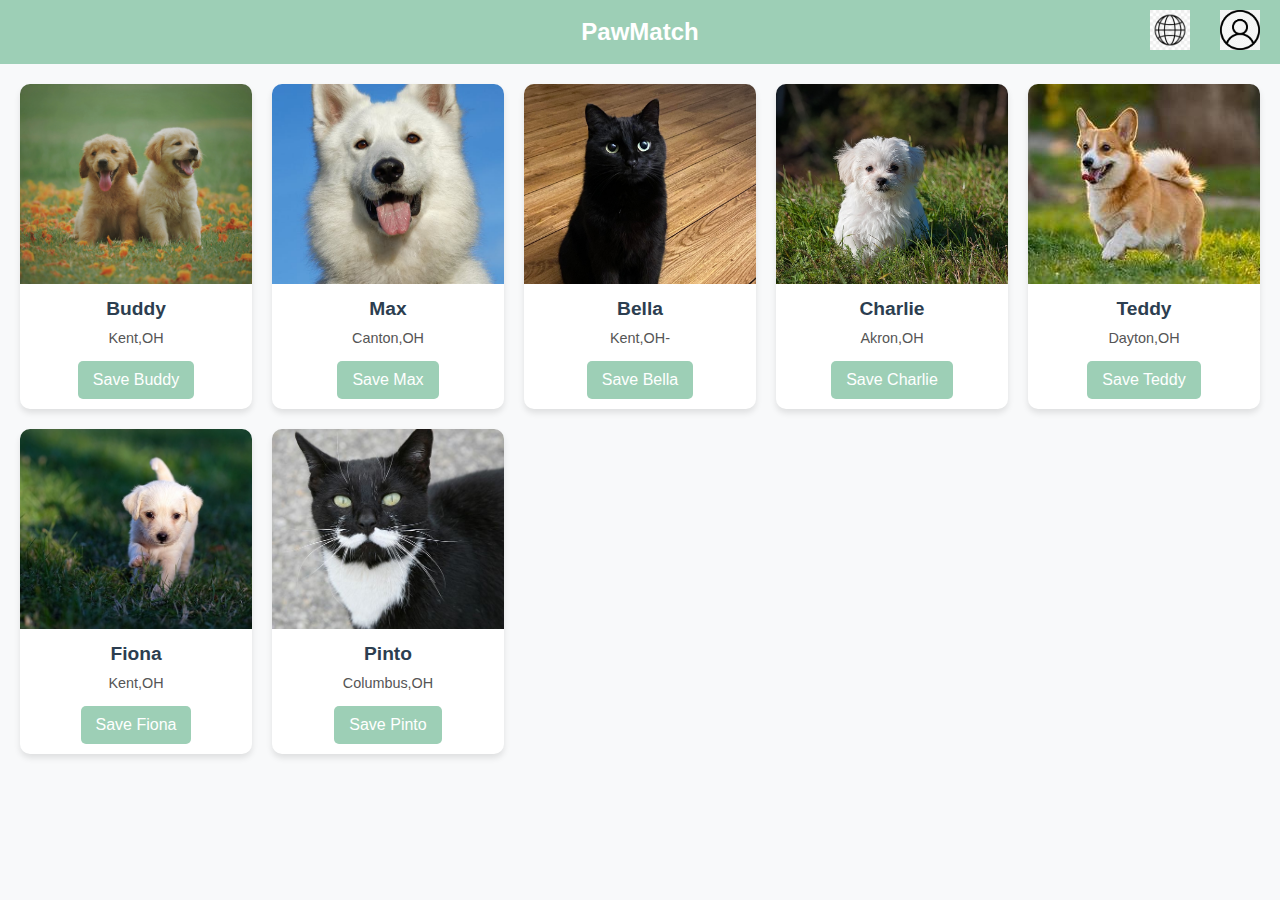
==== index.html @ 13f02f29 "Update index.html" ====
<!DOCTYPE html>
<html lang="en">
<head>
    <meta charset="UTF-8">
    <meta name="viewport" content="width=device-width, initial-scale=1.0">
    <title>PawMatch - Main Page</title>
    <link rel="stylesheet" href="globalstyle.css">
    <link rel="stylesheet" href="index.css">
    <!-- Link to the external JavaScript file -->
    <script src="script.js" defer></script>
</head>
    <body>
    <!-- Header Placeholder to Include the Header -->
    <div id="header-placeholder"></div>

    <!-- JavaScript to Include Header -->
    <script>
        document.addEventListener("DOMContentLoaded", function() {
            fetch('header.html')
                .then(response => response.text())
                .then(data => {
                    document.getElementById('header-placeholder').innerHTML = data;
                })
                .catch(error => console.error('Error loading header:', error));
        });
    </script>
<body>
    <!-- Pet Profiles Section -->
    <main class="pet-profiles-container">
        <div class="profiles-grid">
            <!-- Buddy's Profile -->
            <div class="profile-card">
                <a href="buddy.html" class="animal-link">
                    <img src="buddy.jpg" alt="Buddy" class="profile-image">
                    <h2>Buddy</h2>
                </a>
                <p>Kent,OH</p>
               <button onclick="saveAnimalToStorage({ name: 'Buddy', image: 'buddy.jpg', location: 'Kent,OH' })" class="save-button">Save Buddy</button>

            </div>

            <!-- Max's Profile -->
            <div class="profile-card">
                <a href="maxProfile.html" class="animal-link">
                    <img src="max.jpeg" alt="Max" class="profile-image">
                    <h2>Max</h2>
                </a>
                <p>Canton,OH</p>
                <button onclick="saveAnimalToStorage({name:'Max', image: 'max.jpeg',location: 'Canton,OH'})" class="save-button">Save Max</button>
            </div>

            <!-- Bella's Profile -->
            <div class="profile-card">
                <a href="bella.html" class="animal-link">
                    <img src="bella.jpg" alt="Bella" class="profile-image">
                    <h2>Bella</h2>
                </a>
                <p>Kent,OH-</p>
                <button onclick="saveAnimalToStorage({name:'Bella', image: 'bella.jpg', location: 'Kent,OH'})" class="save-button">Save Bella</button>
            </div>

            <!-- Charlie's Profile -->
            <div class="profile-card">
                <a href="charlie.html" class="animal-link">
                    <img src="charlie.jpg" alt="Charlie" class="profile-image">
                    <h2>Charlie</h2>
                </a>
                <p>Akron,OH </p>
                <button onclick="saveAnimalToStorage({name:'Charlie', image:'charlie.jpg',location:'Akron,OH'})" class="save-button">Save Charlie</button>
            </div>

            <!-- Teddy's Profile -->
            <div class="profile-card">
                <a href="teddy.html" class="animal-link">
                    <img src="teddy.jpg" alt="Teddy" class="profile-image">
                    <h2>Teddy</h2>
                </a>
                <p>Dayton,OH </p>
                <button onclick="saveAnimalToStorage({name:'Teddy', image:'teddy.jpg',location:'Dayton,OH'})" class="save-button">Save Teddy</button>
            </div>

            <!-- Fiona's Profile -->
            <div class="profile-card">
                <a href="fiona.html" class="animal-link">
                    <img src="fiona.jpg" alt="Fiona" class="profile-image">
                    <h2>Fiona</h2>
                </a>
                <p>Kent,OH </p>
                <button onclick="saveAnimalToStorage({name:'Fiona', image:'fiona.jpg',location:'Kent,jpg'})" class="save-button">Save Fiona</button>
            </div>

            <!-- Pinto's Profile -->
            <div class="profile-card">
                <a href="pinto.html" class="animal-link">
                    <img src="pinto.jpg" alt="Pinto" class="profile-image">
                    <h2>Pinto</h2>
                </a>
                <p>Columbus,OH </p>
                <button onclick="saveAnimalToStorage({name:'Pinto', image:'pinto.jpg', location:'Columbus,OH'})" class="save-button">Save Pinto</button>
            </div>
        </div>
    </main>
</body>
        <script>
    document.addEventListener('DOMContentLoaded', function () {
        const animals = JSON.parse(localStorage.getItem('uploadedAnimals')) || [];
        const profilesGrid = document.querySelector('.profiles-grid');

        animals.forEach(animal => {
            const card = document.createElement('div');
            card.classList.add('profile-card');
            card.innerHTML = `
                <a href="#" class="animal-link">
                    <img src="${animal.image}" alt="${animal.name}" class="profile-image">
                    <h2>${animal.name}</h2>
                </a>
                <p>${animal.distance}</p>
                <button onclick="saveAnimal('${animal.name}', '${animal.image}', '${animal.distance}')" class="save-button">Save ${animal.name}</button>
            `;
            profilesGrid.appendChild(card);
        });
    });
</script>

</html>
---- globalstyle.css ----
/* General Styles */
body {
    font-family: Arial, sans-serif;
    margin: 0;
    padding: 0;
    box-sizing: border-box;
    background-color: #f8f9fa;
    color: #333;
}

/* Header Section Styles */
#site-header {
    display: flex;
    justify-content: space-between;
    align-items: center;
    background-color: #9dcfb6;  
    color: white;
    padding: 10px 20px;
    position: relative;
}

.header-center {
    position: absolute;
    left: 50%;
    transform: translateX(-50%);
    text-align: center;
}

.header-center h1 {
    margin: 0;
    font-size: 1.5rem;
}

.header-right {
    margin-left: auto;
    display: flex;
    gap: 20px;
}

#site-header a {
    color: white; /* Ensures links in the header are white */
    text-decoration: none;
}

/* Global and Profile Icons Styling */
.global-icon,
.profile-icon {
    width: 40px;
    height: auto;
    cursor: pointer;
}

/* Main Content Section */
main {
    padding: 20px;
}

h1 {
    text-align: center;
    margin-bottom: 20px;
    color: #2c3e50;
}

/* Pet Profiles Section */
.profiles-grid {
    display: grid;
    grid-template-columns: repeat(auto-fill, minmax(200px, 1fr));
    gap: 20px;
    justify-items: center;
}

/* Profile Card Styles */
.profile-card {
    background-color: white;
    border-radius: 10px;
    box-shadow: 0 4px 6px rgba(0, 0, 0, 0.1);
    overflow: hidden;
    text-align: center;
    width: 100%;
    max-width: 300px;
}

.profile-card img {
    width: 100%;
    height: 200px;
    object-fit: cover;
}

.profile-card h2 {
    margin: 10px 0;
    font-size: 1.2rem;
    color: #2c3e50;
}

.profile-card p {
    margin: 5px 0;
    color: #555;
    font-size: 0.9rem;
}

.save-button {
    display: inline-block;
    margin: 10px 0;
    padding: 10px 15px;
    font-size: 1rem;
    color: white;
    background-color: #28a745;
    border: none;
    border-radius: 5px;
    cursor: pointer;
    transition: background-color 0.3s;
}

.save-button:hover {
    background-color: #218838;
}

/* Profile Card Links Styling */
.profile-card a {
    text-decoration: none;
    color: #2c3e50; /* Neutral color for the profile names */
}

.profile-card a:hover {
    color: #007bff; /* Optional: Add a slight hover effect for interactivity */
}

/* Responsive Design */
@media (max-width: 768px) {
    .profile-card img {
        height: 150px;
    }
    .save-button {
        font-size: 0.9rem;
        padding: 8px 12px;
    }
}
.saved-animals-grid {
    display: flex;
    flex-wrap: wrap;
    gap: 20px;
    justify-content: center;
    max-width: 800px; /* Constrain grid width */
    margin: auto; /* Center the grid */
}

/* Saved Animal Card */
.saved-animal-card {
    background-color: white;
    border: 1px solid #ddd;
    border-radius: 10px;
    box-shadow: 0 4px 6px rgba(0, 0, 0, 0.1);
    text-align: center;
    width: 180px; /* Define consistent card width */
    overflow: hidden; /* Ensure content doesn’t overflow */
}

/* Saved Animal Image */
.saved-animal-image {
    width: 100%; /* Ensure image width matches card width */
    height: 120px; /* Set a consistent height */
    object-fit: cover; /* Crop image to fill area without distortion */
    border-bottom: 1px solid #ddd; 
    border-radius: 5px 5px 0 0;
}
---- index.css ----
/* General Styles */
body {
    font-family: Arial, sans-serif;
    margin: 0;
    padding: 0;
    box-sizing: border-box;
    background-color: #f8f9fa;
    color: #333;
}

header {
    display: flex;
    justify-content: space-between;
    align-items: center;
    background-color: #2c3e50;
    color: white;
    padding: 10px 20px;
}

header a {
    color: white;
    text-decoration: none;
}

.header-center h1 {
    margin: 0;
    font-size: 1.5rem;
}

header .header-right img {
    height: 40px;
    margin-left: 10px;
}

/* Pet Profiles Section */
main {
    padding: 20px;
}

h1 {
    text-align: center;
    margin-bottom: 20px;
    color: #2c3e50;
}

.profiles-grid {
    display: grid;
    grid-template-columns: repeat(auto-fill, minmax(200px, 1fr));
    gap: 20px;
    justify-items: center;
}

/* Profile Card Styles */
.profile-card {
    background-color: white;
    border-radius: 10px;
    box-shadow: 0 4px 6px rgba(0, 0, 0, 0.1);
    overflow: hidden;
    text-align: center;
    width: 100%;
    max-width: 300px;
}

.profile-card img {
    width: 100%;
    height: 200px;
    object-fit: cover;
}

.profile-card h2 {
    margin: 10px 0;
    font-size: 1.2rem;
    color: #2c3e50;
}

.profile-card p {
    margin: 5px 0;
    color: #555;
    font-size: 0.9rem;
}

.save-button {
    display: inline-block;
    margin: 10px 0;
    padding: 10px 15px;
    font-size: 1rem;
    color: white;
    background-color: #9dcfb6;
    border: none;
    border-radius: 5px;
    cursor: pointer;
    transition: background-color 0.3s;
}

.save-button:hover {
    background-color: #218838;
}

/* Responsive Design */
@media (max-width: 768px) {
    .profile-card img {
        height: 150px;
    }
    .save-button {
        font-size: 0.9rem;
        padding: 8px 12px;
    }
}
/* Remove underline and default link styles for dog profile names */
.profile-card a {
    text-decoration: none;
    color: #2c3e50; /* Neutral color for the profile names */
}

.profile-card a:hover {
    color: #007bff; /* Optional: Add a slight hover effect for interactivity */
}
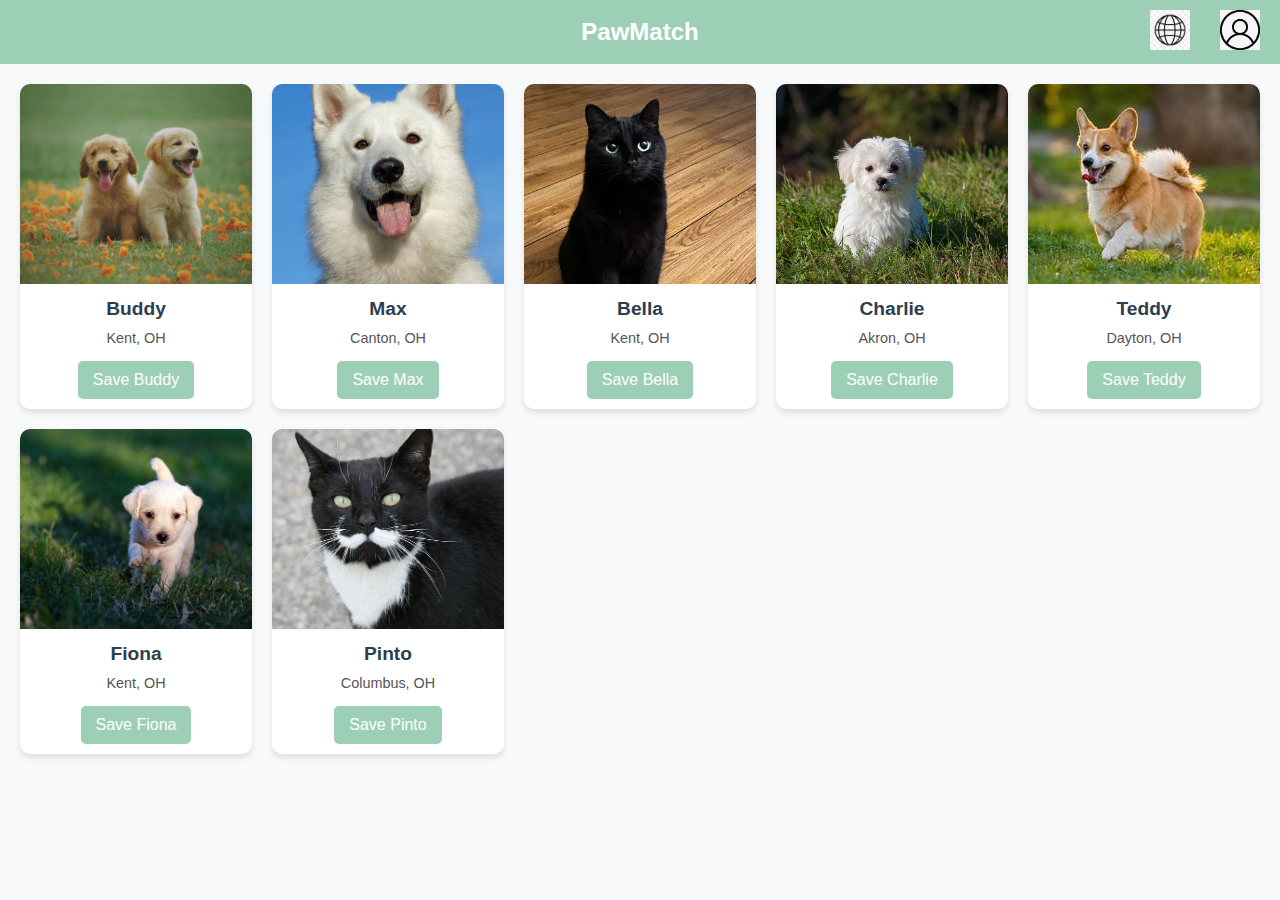
==== commit 2c32d2bd: "Update index.html" ====
--- a/index.html
+++ b/index.html
@@ -6,16 +6,15 @@
     <title>PawMatch - Main Page</title>
     <link rel="stylesheet" href="globalstyle.css">
     <link rel="stylesheet" href="index.css">
-    <!-- Link to the external JavaScript file -->
     <script src="script.js" defer></script>
 </head>
-    <body>
-    <!-- Header Placeholder to Include the Header -->
+<body>
+    <!-- Header Placeholder -->
     <div id="header-placeholder"></div>
 
     <!-- JavaScript to Include Header -->
     <script>
-        document.addEventListener("DOMContentLoaded", function() {
+        document.addEventListener("DOMContentLoaded", function () {
             fetch('header.html')
                 .then(response => response.text())
                 .then(data => {
@@ -24,7 +23,7 @@
                 .catch(error => console.error('Error loading header:', error));
         });
     </script>
-<body>
+
     <!-- Pet Profiles Section -->
     <main class="pet-profiles-container">
         <div class="profiles-grid">
@@ -34,9 +33,8 @@
                     <img src="buddy.jpg" alt="Buddy" class="profile-image">
                     <h2>Buddy</h2>
                 </a>
-                <p>Kent,OH</p>
-               <button onclick="saveAnimalToStorage({ name: 'Buddy', image: 'buddy.jpg', location: 'Kent,OH' })" class="save-button">Save Buddy</button>
-
+                <p>Kent, OH</p>
+                <button onclick="saveAnimalToStorage({ name: 'Buddy', image: 'buddy.jpg', location: 'Kent, OH' })" class="save-button">Save Buddy</button>
             </div>
 
             <!-- Max's Profile -->
@@ -45,8 +43,8 @@
                     <img src="max.jpeg" alt="Max" class="profile-image">
                     <h2>Max</h2>
                 </a>
-                <p>Canton,OH</p>
-                <button onclick="saveAnimalToStorage({name:'Max', image: 'max.jpeg',location: 'Canton,OH'})" class="save-button">Save Max</button>
+                <p>Canton, OH</p>
+                <button onclick="saveAnimalToStorage({ name: 'Max', image: 'max.jpeg', location: 'Canton, OH' })" class="save-button">Save Max</button>
             </div>
 
             <!-- Bella's Profile -->
@@ -55,8 +53,8 @@
                     <img src="bella.jpg" alt="Bella" class="profile-image">
                     <h2>Bella</h2>
                 </a>
-                <p>Kent,OH-</p>
-                <button onclick="saveAnimalToStorage({name:'Bella', image: 'bella.jpg', location: 'Kent,OH'})" class="save-button">Save Bella</button>
+                <p>Kent, OH</p>
+                <button onclick="saveAnimalToStorage({ name: 'Bella', image: 'bella.jpg', location: 'Kent, OH' })" class="save-button">Save Bella</button>
             </div>
 
             <!-- Charlie's Profile -->
@@ -65,8 +63,8 @@
                     <img src="charlie.jpg" alt="Charlie" class="profile-image">
                     <h2>Charlie</h2>
                 </a>
-                <p>Akron,OH </p>
-                <button onclick="saveAnimalToStorage({name:'Charlie', image:'charlie.jpg',location:'Akron,OH'})" class="save-button">Save Charlie</button>
+                <p>Akron, OH</p>
+                <button onclick="saveAnimalToStorage({ name: 'Charlie', image: 'charlie.jpg', location: 'Akron, OH' })" class="save-button">Save Charlie</button>
             </div>
 
             <!-- Teddy's Profile -->
@@ -75,8 +73,8 @@
                     <img src="teddy.jpg" alt="Teddy" class="profile-image">
                     <h2>Teddy</h2>
                 </a>
-                <p>Dayton,OH </p>
-                <button onclick="saveAnimalToStorage({name:'Teddy', image:'teddy.jpg',location:'Dayton,OH'})" class="save-button">Save Teddy</button>
+                <p>Dayton, OH</p>
+                <button onclick="saveAnimalToStorage({ name: 'Teddy', image: 'teddy.jpg', location: 'Dayton, OH' })" class="save-button">Save Teddy</button>
             </div>
 
             <!-- Fiona's Profile -->
@@ -85,8 +83,8 @@
                     <img src="fiona.jpg" alt="Fiona" class="profile-image">
                     <h2>Fiona</h2>
                 </a>
-                <p>Kent,OH </p>
-                <button onclick="saveAnimalToStorage({name:'Fiona', image:'fiona.jpg',location:'Kent,jpg'})" class="save-button">Save Fiona</button>
+                <p>Kent, OH</p>
+                <button onclick="saveAnimalToStorage({ name: 'Fiona', image: 'fiona.jpg', location: 'Kent, OH' })" class="save-button">Save Fiona</button>
             </div>
 
             <!-- Pinto's Profile -->
@@ -95,31 +93,10 @@
                     <img src="pinto.jpg" alt="Pinto" class="profile-image">
                     <h2>Pinto</h2>
                 </a>
-                <p>Columbus,OH </p>
-                <button onclick="saveAnimalToStorage({name:'Pinto', image:'pinto.jpg', location:'Columbus,OH'})" class="save-button">Save Pinto</button>
+                <p>Columbus, OH</p>
+                <button onclick="saveAnimalToStorage({ name: 'Pinto', image: 'pinto.jpg', location: 'Columbus, OH' })" class="save-button">Save Pinto</button>
             </div>
         </div>
     </main>
 </body>
-        <script>
-    document.addEventListener('DOMContentLoaded', function () {
-        const animals = JSON.parse(localStorage.getItem('uploadedAnimals')) || [];
-        const profilesGrid = document.querySelector('.profiles-grid');
-
-        animals.forEach(animal => {
-            const card = document.createElement('div');
-            card.classList.add('profile-card');
-            card.innerHTML = `
-                <a href="#" class="animal-link">
-                    <img src="${animal.image}" alt="${animal.name}" class="profile-image">
-                    <h2>${animal.name}</h2>
-                </a>
-                <p>${animal.distance}</p>
-                <button onclick="saveAnimal('${animal.name}', '${animal.image}', '${animal.distance}')" class="save-button">Save ${animal.name}</button>
-            `;
-            profilesGrid.appendChild(card);
-        });
-    });
-</script>
-
 </html>
--- a/globalstyle.css
+++ b/globalstyle.css
@@ -162,4 +162,31 @@
     object-fit: cover; /* Crop image to fill area without distortion */
     border-bottom: 1px solid #ddd; 
     border-radius: 5px 5px 0 0;
+}/* Button Styles */
+button,
+.view-profile-button {
+    padding: 10px 15px;
+    font-size: 16px;
+    border: none;
+    border-radius: 5px;
+    cursor: pointer;
+    text-align: center;
+    margin: 5px;
 }
+
+button {
+    background-color: #4CAF50; /* Green */
+    color: white;
+}
+
+
+
+.view-profile-button {
+    background-color: #852222; /* Blue */
+    color: white;
+    text-decoration: none;
+    display: inline-block;
+    font-size: 16px;
+    text-align: center;
+}
+
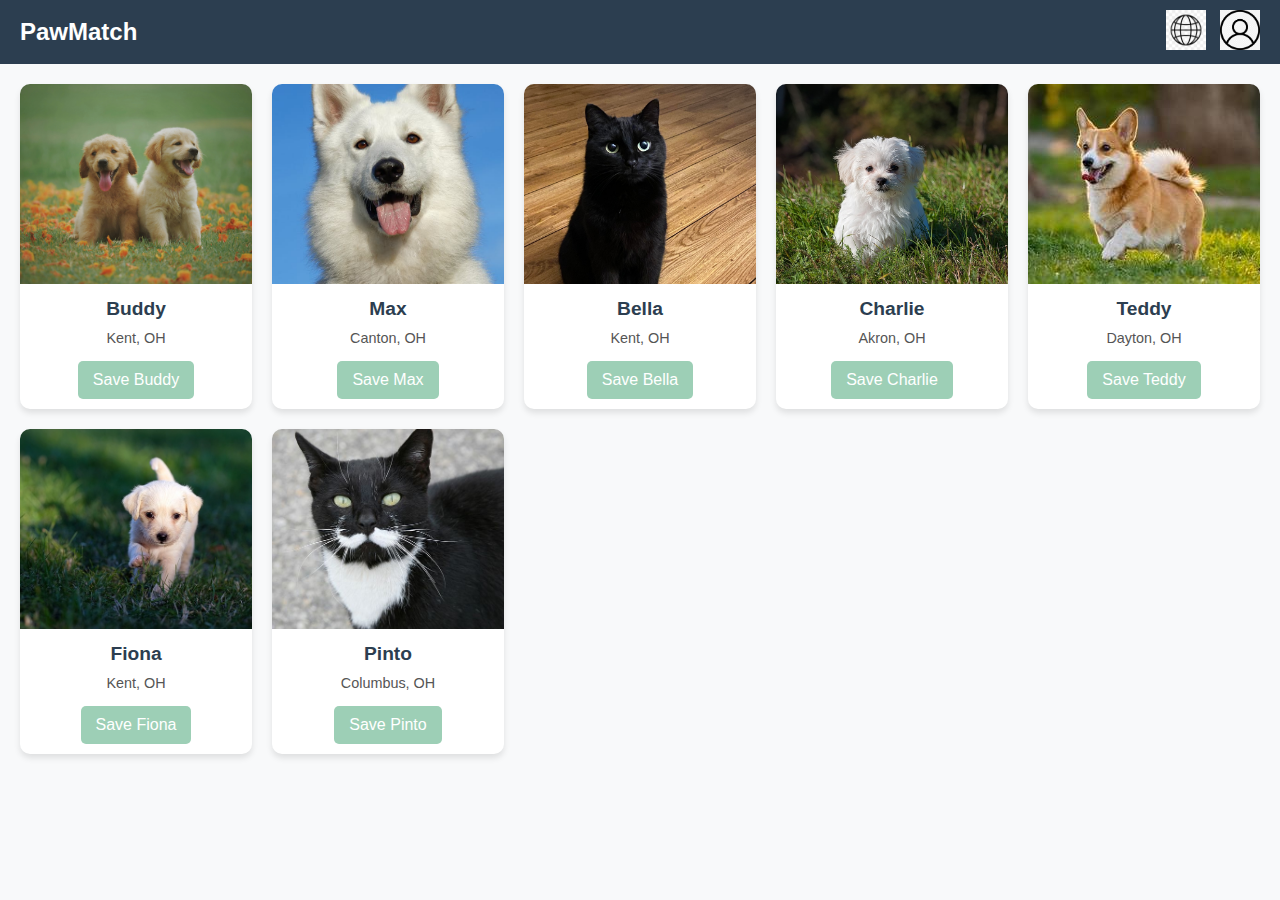
==== commit 81d5aa7e: "Update index.html" ====
--- a/index.html
+++ b/index.html
@@ -4,7 +4,7 @@
     <meta charset="UTF-8">
     <meta name="viewport" content="width=device-width, initial-scale=1.0">
     <title>PawMatch - Main Page</title>
-    <link rel="stylesheet" href="globalstyle.css">
+   
     <link rel="stylesheet" href="index.css">
     <script src="script.js" defer></script>
 </head>
@@ -12,15 +12,19 @@
     <!-- Header Placeholder -->
     <div id="header-placeholder"></div>
 
-    <!-- JavaScript to Include Header -->
+    <!-- JavaScript to Include Header and Load Posted Animals -->
     <script>
         document.addEventListener("DOMContentLoaded", function () {
+            // Load header
             fetch('header.html')
                 .then(response => response.text())
                 .then(data => {
                     document.getElementById('header-placeholder').innerHTML = data;
                 })
                 .catch(error => console.error('Error loading header:', error));
+
+            // Load dynamically posted animals
+            loadPostedAnimalsToIndex();
         });
     </script>
 
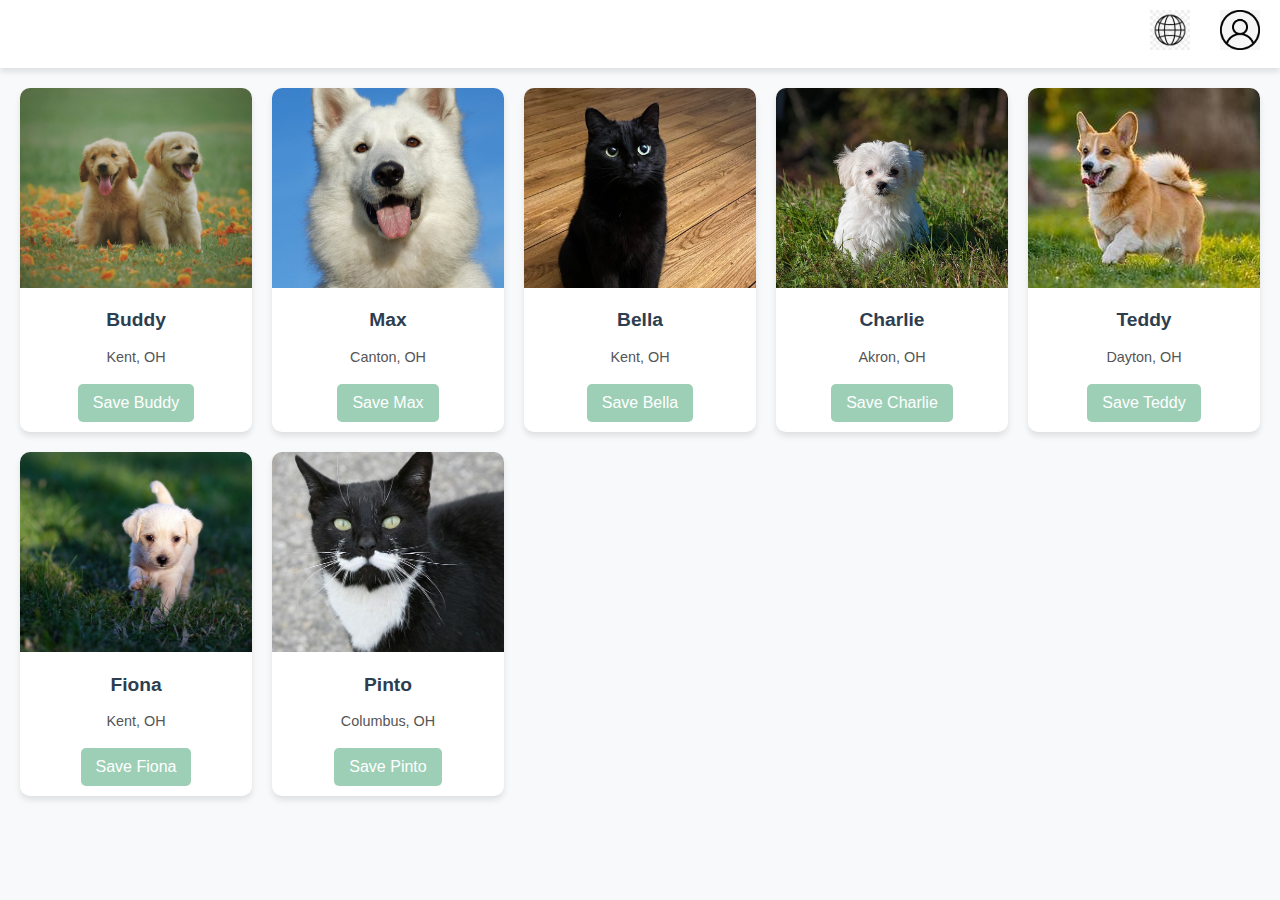
==== commit bfa406f4: "Update index.html" ====
--- a/index.html
+++ b/index.html
@@ -4,7 +4,7 @@
     <meta charset="UTF-8">
     <meta name="viewport" content="width=device-width, initial-scale=1.0">
     <title>PawMatch - Main Page</title>
-   
+    <link rel="stylesheet" href="globalstyle.css">
     <link rel="stylesheet" href="index.css">
     <script src="script.js" defer></script>
 </head>
--- a/globalstyle.css
+++ b/globalstyle.css
@@ -0,0 +1,134 @@
+/* General Styles */
+body {
+    font-family: Arial, sans-serif;
+    line-height: 1.6;
+    margin: 0;
+    padding: 0;
+    font-size: 16px; /* Base font size */
+    background-color: #f4f4f9;
+    color: #333;
+}
+
+/* Header Section */
+.header {
+    display: flex;
+    justify-content: space-between;
+    align-items: center;
+    padding: 10px 20px;
+    background-color: #fff;
+    box-shadow: 0 4px 6px rgba(0, 0, 0, 0.1);
+}
+
+.header-center {
+    position: absolute;
+    left: 50%;
+    transform: translateX(-50%);
+}
+
+.header-right {
+    margin-left: auto;
+    display: flex;
+    gap: 20px;
+}
+
+/* Icons */
+.global-icon,
+.profile-icon {
+    width: 40px;
+    height: auto;
+    cursor: pointer;
+}
+
+/* Main Containers */
+.user-profile-container {
+    max-width: 90%;
+    width: auto;
+    margin: auto;
+    padding: 20px;
+    background-color: #fff;
+    border-radius: 8px;
+    box-shadow: 0 4px 8px rgba(0, 0, 0, 0.1);
+}
+
+/* Animal Cards */
+.saved-animal-card,
+.posted-animal-card {
+    background-color: #fff;
+    border: 1px solid #ddd;
+    padding: 10px;
+    border-radius: 8px;
+    text-align: center;
+    width: 200px; /* Adjust width for visibility */
+    height: 300px; /* Adjust height to avoid excessive size */
+    box-shadow: 0 4px 6px rgba(0, 0, 0, 0.1);
+    display: flex;
+    flex-direction: column;
+    justify-content: space-between;
+    align-items: center;
+    overflow: hidden;
+}
+
+/* Images */
+.saved-animal-image,
+.posted-animal-image {
+    width: 100%;
+    max-width: 150px;
+    height: 120px;
+    object-fit: cover;
+    border-radius: 5px;
+    display: block;
+    margin-bottom: 10px;
+}
+
+/* Animal Card Text */
+.saved-animal-card h3,
+.posted-animal-card h3 {
+    font-size: 1rem;
+    margin: 5px 0;
+    color: #333;
+    white-space: nowrap;
+    overflow: hidden;
+    text-overflow: ellipsis;
+}
+
+.saved-animal-card p,
+.posted-animal-card p {
+    font-size: 0.9rem;
+    margin: 3px 0;
+    color: #555;
+    text-align: center;
+}
+
+/* Grids */
+.saved-animals-grid,
+.posted-animals-grid {
+    display: flex;
+    flex-wrap: wrap;
+    gap: 20px;
+    justify-content: center;
+    max-width: 100%;
+    padding: 20px;
+    margin: auto;
+}
+
+/* Buttons */
+button,
+.view-profile-button,
+.submit-button,
+.remove-animal-button {
+    padding: 10px 15px;
+    font-size: 14px;
+    background-color: #9dcfb6;
+    color: white;
+    border: none;
+    border-radius: 5px;
+    cursor: pointer;
+    margin: 5px 0;
+}
+
+button:hover,
+.view-profile-button:hover,
+.submit-button:hover,
+.remove-animal-button:hover {
+    background-color: #8ab59f;
+}
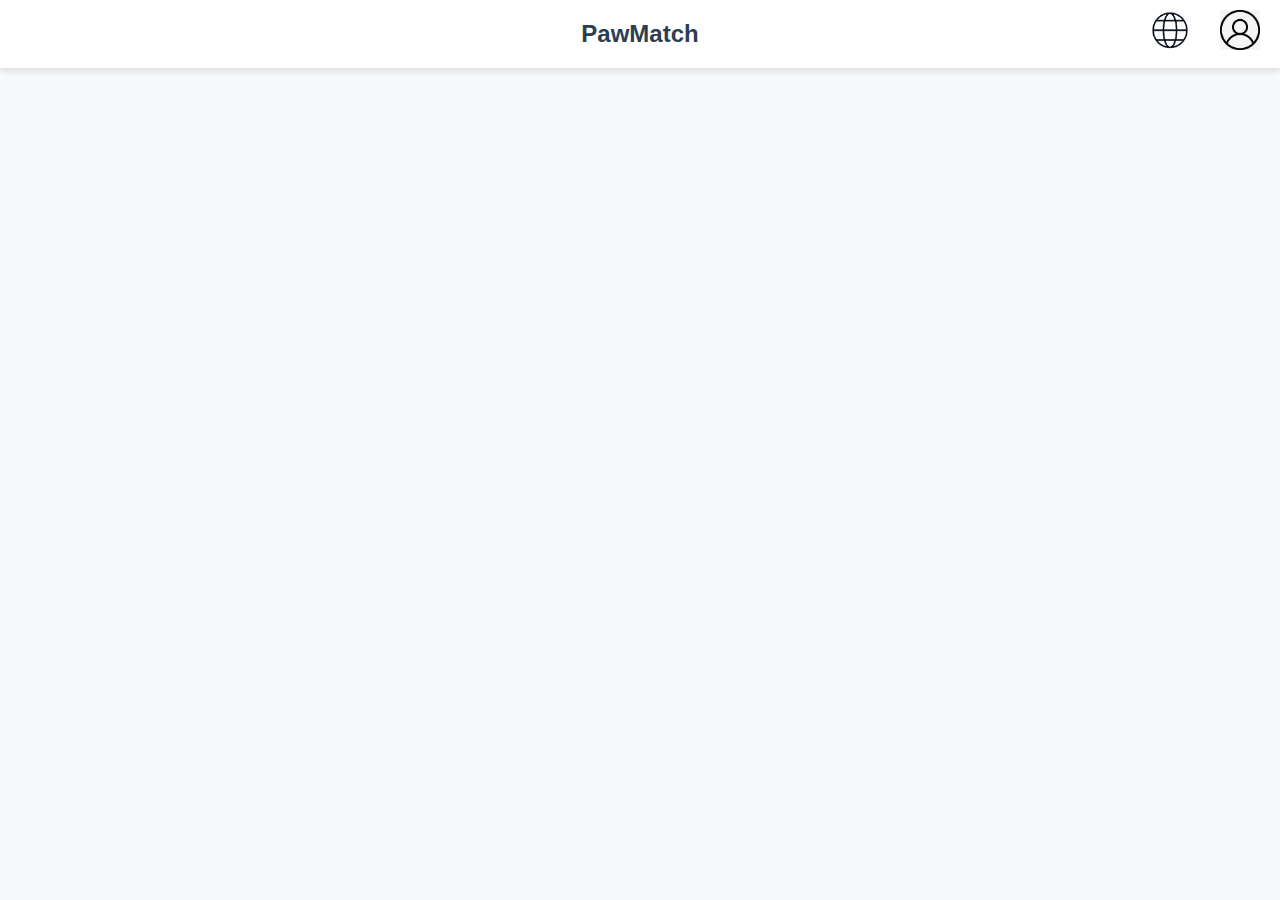
==== commit 9723ea0a: "Update index.html" ====
--- a/index.html
+++ b/index.html
@@ -103,4 +103,19 @@
         </div>
     </main>
 </body>
+    <script>
+    document.addEventListener("DOMContentLoaded", function () {
+        // Load header
+        fetch('header.html')
+            .then(response => response.text())
+            .then(data => {
+                document.getElementById('header-placeholder').innerHTML = data;
+            })
+            .catch(error => console.error('Error loading header:', error));
+
+        // Load dynamically posted animals
+        loadPostedAnimalsToIndex();
+    });
+</script>
+
 </html>
--- a/globalstyle.css
+++ b/globalstyle.css
@@ -4,7 +4,6 @@
     line-height: 1.6;
     margin: 0;
     padding: 0;
-    font-size: 16px; /* Base font size */
     background-color: #f4f4f9;
     color: #333;
 }
@@ -39,91 +38,21 @@
     cursor: pointer;
 }
 
-/* Main Containers */
-.user-profile-container {
-    max-width: 90%;
-    width: auto;
-    margin: auto;
-    padding: 20px;
-    background-color: #fff;
-    border-radius: 8px;
-    box-shadow: 0 4px 8px rgba(0, 0, 0, 0.1);
-}
-
-/* Animal Cards */
-.saved-animal-card,
-.posted-animal-card {
-    background-color: #fff;
-    border: 1px solid #ddd;
-    padding: 10px;
-    border-radius: 8px;
-    text-align: center;
-    width: 200px; /* Adjust width for visibility */
-    height: 300px; /* Adjust height to avoid excessive size */
-    box-shadow: 0 4px 6px rgba(0, 0, 0, 0.1);
-    display: flex;
-    flex-direction: column;
-    justify-content: space-between;
-    align-items: center;
-    overflow: hidden;
-}
-
-/* Images */
-.saved-animal-image,
-.posted-animal-image {
-    width: 100%;
-    max-width: 150px;
-    height: 120px;
-    object-fit: cover;
-    border-radius: 5px;
-    display: block;
-    margin-bottom: 10px;
-}
-
-/* Animal Card Text */
-.saved-animal-card h3,
-.posted-animal-card h3 {
-    font-size: 1rem;
-    margin: 5px 0;
-    color: #333;
-    white-space: nowrap;
-    overflow: hidden;
-    text-overflow: ellipsis;
-}
-
-.saved-animal-card p,
-.posted-animal-card p {
-    font-size: 0.9rem;
-    margin: 3px 0;
-    color: #555;
-    text-align: center;
-}
-
-/* Grids */
-.saved-animals-grid,
-.posted-animals-grid {
-    display: flex;
-    flex-wrap: wrap;
-    gap: 20px;
-    justify-content: center;
-    max-width: 100%;
-    padding: 20px;
-    margin: auto;
-}
-
-/* Buttons */
+/* Button Styles */
 button,
 .view-profile-button,
 .submit-button,
 .remove-animal-button {
     padding: 10px 15px;
     font-size: 14px;
+    border: none;
+    border-radius: 5px;
     background-color: #9dcfb6;
     color: white;
-    border: none;
-    border-radius: 5px;
     cursor: pointer;
     margin: 5px 0;
+    text-align: center;
+    transition: background-color 0.3s ease;
 }
 
 button:hover,
@@ -132,3 +61,46 @@
 .remove-animal-button:hover {
     background-color: #8ab59f;
 }
+
+/* Center Post Animal Section */
+#post-animal {
+    margin: 40px auto;
+    background-color: #f9f9f9;
+    padding: 20px;
+    border-radius: 8px;
+    border: 1px solid #ddd;
+    max-width: 500px;
+    text-align: center;
+}
+
+.post-animal-form {
+    display: flex;
+    flex-direction: column;
+    align-items: center;
+    gap: 15px;
+}
+
+.post-animal-form input,
+.post-animal-form label {
+    font-size: 14px;
+    width: 90%;
+    max-width: 400px;
+}
+
+.post-animal-form input {
+    padding: 10px;
+    font-size: 14px;
+    border: 1px solid #ccc;
+    border-radius: 4px;
+}
+
+/* Styling for PawMatch Link */
+.about-link {
+    text-decoration: none;
+    color: inherit;
+    font-size: 24px;
+}
+
+.about-link:visited {
+    color: inherit;
+}
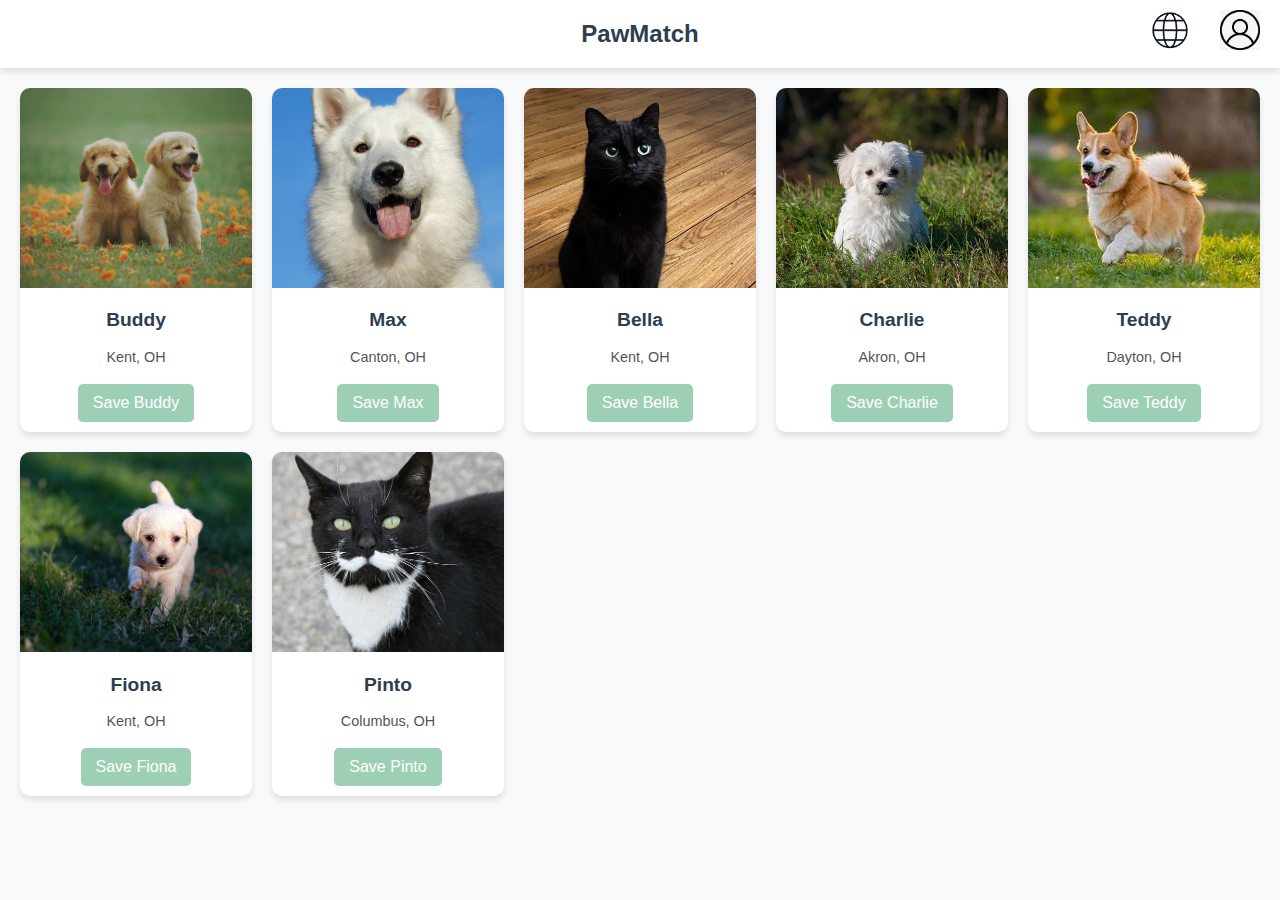
==== commit a829faa6: "Update index.html" ====
--- a/index.html
+++ b/index.html
@@ -31,7 +31,7 @@
     <!-- Pet Profiles Section -->
     <main class="pet-profiles-container">
         <div class="profiles-grid">
-            <!-- Buddy's Profile -->
+            <!-- Static Profiles -->
             <div class="profile-card">
                 <a href="buddy.html" class="animal-link">
                     <img src="buddy.jpg" alt="Buddy" class="profile-image">
@@ -41,7 +41,6 @@
                 <button onclick="saveAnimalToStorage({ name: 'Buddy', image: 'buddy.jpg', location: 'Kent, OH' })" class="save-button">Save Buddy</button>
             </div>
 
-            <!-- Max's Profile -->
             <div class="profile-card">
                 <a href="maxProfile.html" class="animal-link">
                     <img src="max.jpeg" alt="Max" class="profile-image">
@@ -51,7 +50,6 @@
                 <button onclick="saveAnimalToStorage({ name: 'Max', image: 'max.jpeg', location: 'Canton, OH' })" class="save-button">Save Max</button>
             </div>
 
-            <!-- Bella's Profile -->
             <div class="profile-card">
                 <a href="bella.html" class="animal-link">
                     <img src="bella.jpg" alt="Bella" class="profile-image">
@@ -61,7 +59,6 @@
                 <button onclick="saveAnimalToStorage({ name: 'Bella', image: 'bella.jpg', location: 'Kent, OH' })" class="save-button">Save Bella</button>
             </div>
 
-            <!-- Charlie's Profile -->
             <div class="profile-card">
                 <a href="charlie.html" class="animal-link">
                     <img src="charlie.jpg" alt="Charlie" class="profile-image">
@@ -71,7 +68,6 @@
                 <button onclick="saveAnimalToStorage({ name: 'Charlie', image: 'charlie.jpg', location: 'Akron, OH' })" class="save-button">Save Charlie</button>
             </div>
 
-            <!-- Teddy's Profile -->
             <div class="profile-card">
                 <a href="teddy.html" class="animal-link">
                     <img src="teddy.jpg" alt="Teddy" class="profile-image">
@@ -81,7 +77,6 @@
                 <button onclick="saveAnimalToStorage({ name: 'Teddy', image: 'teddy.jpg', location: 'Dayton, OH' })" class="save-button">Save Teddy</button>
             </div>
 
-            <!-- Fiona's Profile -->
             <div class="profile-card">
                 <a href="fiona.html" class="animal-link">
                     <img src="fiona.jpg" alt="Fiona" class="profile-image">
@@ -91,7 +86,6 @@
                 <button onclick="saveAnimalToStorage({ name: 'Fiona', image: 'fiona.jpg', location: 'Kent, OH' })" class="save-button">Save Fiona</button>
             </div>
 
-            <!-- Pinto's Profile -->
             <div class="profile-card">
                 <a href="pinto.html" class="animal-link">
                     <img src="pinto.jpg" alt="Pinto" class="profile-image">
@@ -103,19 +97,4 @@
         </div>
     </main>
 </body>
-    <script>
-    document.addEventListener("DOMContentLoaded", function () {
-        // Load header
-        fetch('header.html')
-            .then(response => response.text())
-            .then(data => {
-                document.getElementById('header-placeholder').innerHTML = data;
-            })
-            .catch(error => console.error('Error loading header:', error));
-
-        // Load dynamically posted animals
-        loadPostedAnimalsToIndex();
-    });
-</script>
-
 </html>
